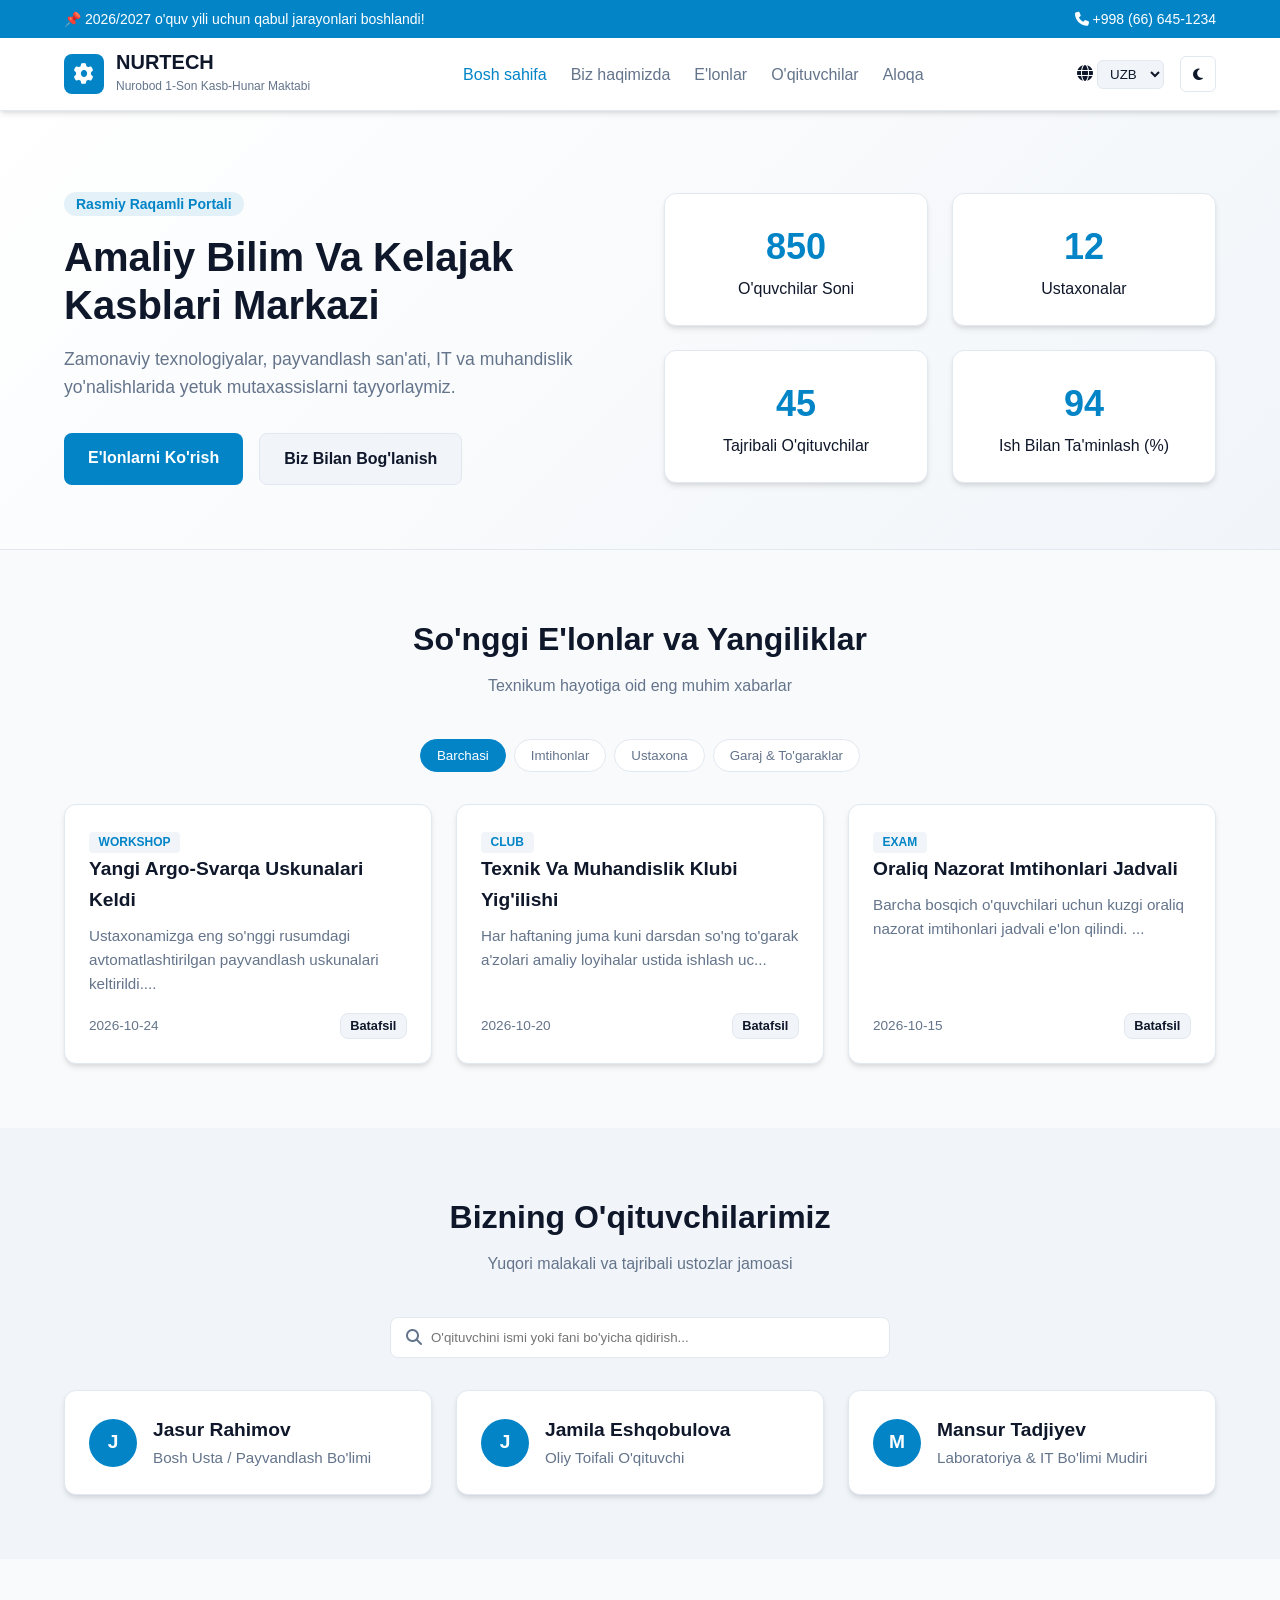
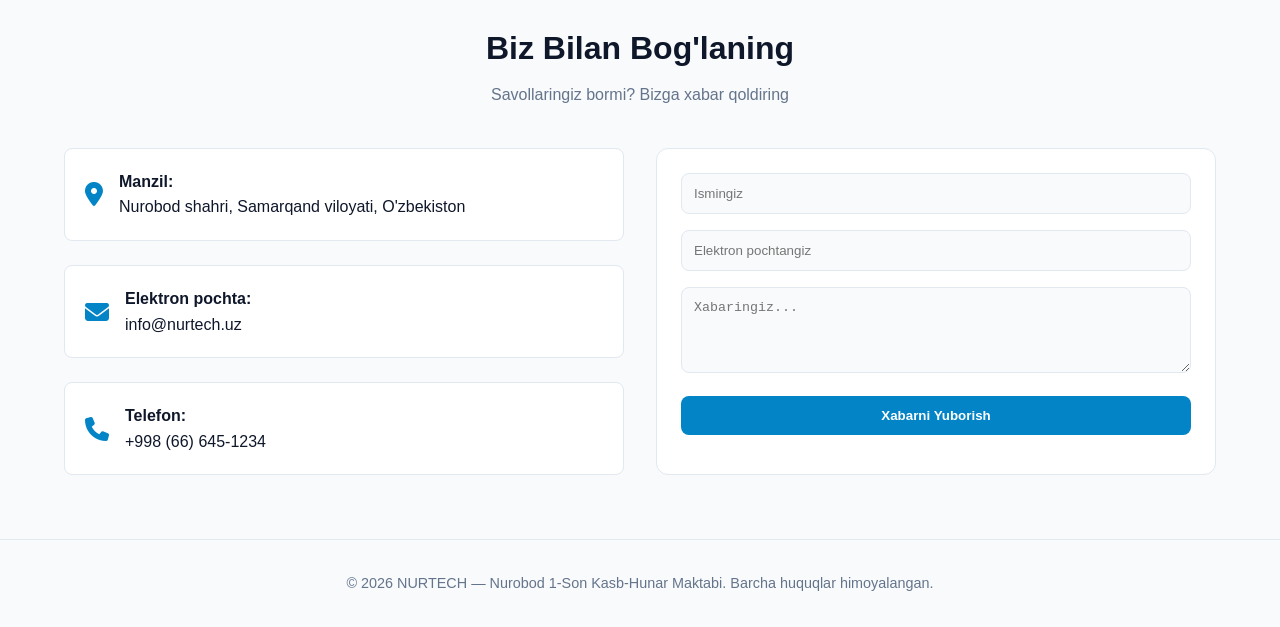
==== index.html @ 875997c0 "Add files via upload" ====
<!DOCTYPE html>
<html lang="uz">
<head>
  <meta charset="UTF-8">
  <meta name="viewport" content="width=device-width, initial-scale=1.0">
  <title>NURTECH — Nurobod 1-Son Kasb-Hunar Maktabi</title>
  <link rel="stylesheet" href="mike.css">
  <!-- Font Awesome Icons -->
  <link rel="stylesheet" href="https://cdnjs.cloudflare.com/ajax/libs/font-awesome/6.4.0/css/all.min.css">
  
  <!-- Custom CSS -->
  <link rel="stylesheet" href="style.css">
</head>
<body>

  <!-- Announcement Bar -->
  <div class="top-bar">
    <div class="container top-bar-content">
      <span id="txt-top-announcement">📌 2026/2027 o'quv yili uchun qabul jarayonlari boshlandi!</span>
      <span class="phone-info"><i class="fa-solid fa-phone"></i> +998 (66) 645-1234</span>
    </div>
  </div>

  <!-- Navigation Bar -->
  <header class="navbar">
    <div class="container nav-container">
      <div class="brand">
        <div class="logo-icon"><i class="fa-solid fa-gear"></i></div>
        <div class="brand-text">
          <span class="brand-title">NURTECH</span>
          <span class="brand-sub">Nurobod 1-Son Kasb-Hunar Maktabi</span>
        </div>
      </div>

      <nav class="nav-menu" id="nav-menu">
        <a href="#home" class="nav-link active" id="nav-home">Bosh sahifa</a>
        <a href="#about" class="nav-link" id="nav-about">Biz haqimizda</a>
        <a href="#announcements" class="nav-link" id="nav-news">E'lonlar</a>
        <a href="#faculty" class="nav-link" id="nav-faculty">O'qituvchilar</a>
        <a href="#contact" class="nav-link" id="nav-contact">Aloqa</a>
      </nav>

      <div class="nav-actions">
        <!-- Language Switcher -->
        <div class="lang-selector">
          <i class="fa-solid fa-globe"></i>
          <select id="lang-select">
            <option value="uz" selected>UZB</option>
            <option value="en">ENG</option>
            <option value="ru">RUS</option>
          </select>
        </div>

        <!-- Dark/Light Theme Switcher -->
        <button id="theme-toggle" class="icon-btn" title="Mavzuni o'zgartirish">
          <i class="fa-solid fa-moon" id="theme-icon"></i>
        </button>

        <button class="mobile-toggle" id="mobile-toggle">
          <i class="fa-solid fa-bars"></i>
        </button>
      </div>
    </div>
  </header>

  <!-- Hero Section -->
  <section id="home" class="hero">
    <div class="container hero-container">
      <div class="hero-text">
        <span class="badge" id="txt-hero-badge">Rasmiy Raqamli Portali</span>
        <h1 id="txt-hero-title">Amaliy Bilim Va Kelajak Kasblari Markazi</h1>
        <p id="txt-hero-desc">Zamonaviy texnologiyalar, payvandlash san'ati, IT va muhandislik yo'nalishlarida yetuk mutaxassislarni tayyorlaymiz.</p>
        <div class="hero-btns">
          <a href="#announcements" class="btn btn-primary" id="btn-hero-explore">E'lonlarni Ko'rish</a>
          <a href="#contact" class="btn btn-secondary" id="btn-hero-contact">Biz Bilan Bog'lanish</a>
        </div>
      </div>
      <div class="hero-stats">
        <div class="stat-card">
          <h3 class="stat-num" data-target="850">0</h3>
          <p id="stat-students">O'quvchilar Soni</p>
        </div>
        <div class="stat-card">
          <h3 class="stat-num" data-target="12">0</h3>
          <p id="stat-workshops">Ustaxonalar</p>
        </div>
        <div class="stat-card">
          <h3 class="stat-num" data-target="45">0</h3>
          <p id="stat-teachers">Tajribali O'qituvchilar</p>
        </div>
        <div class="stat-card">
          <h3 class="stat-num" data-target="94">0</h3>
          <p id="stat-employment">Ish Bilan Ta'minlash (%)</p>
        </div>
      </div>
    </div>
  </section>

  <!-- Announcements Section -->
  <section id="announcements" class="section">
    <div class="container">
      <div class="section-header">
        <h2 id="txt-news-title">So'nggi E'lonlar va Yangiliklar</h2>
        <p id="txt-news-sub">Texnikum hayotiga oid eng muhim xabarlar</p>
      </div>

      <div class="filter-bar">
        <button class="filter-btn active" data-filter="all" id="filter-all">Barchasi</button>
        <button class="filter-btn" data-filter="exam" id="filter-exam">Imtihonlar</button>
        <button class="filter-btn" data-filter="workshop" id="filter-workshop">Ustaxona</button>
        <button class="filter-btn" data-filter="club" id="filter-club">Garaj & To'garaklar</button>
      </div>

      <div class="announcements-grid" id="announcements-grid">
        <!-- Dynamically Populated by JS -->
      </div>
    </div>
  </section>

  <!-- Faculty Section -->
  <section id="faculty" class="section section-alt">
    <div class="container">
      <div class="section-header">
        <h2 id="txt-faculty-title">Bizning O'qituvchilarimiz</h2>
        <p id="txt-faculty-sub">Yuqori malakali va tajribali ustozlar jamoasi</p>
      </div>

      <div class="search-box">
        <i class="fa-solid fa-search"></i>
        <input type="text" id="faculty-search" placeholder="O'qituvchini ismi yoki fani bo'yicha qidirish...">
      </div>

      <div class="faculty-grid" id="faculty-grid">
        <!-- Dynamically Populated by JS -->
      </div>
    </div>
  </section>

  <!-- Contact Section -->
  <section id="contact" class="section">
    <div class="container">
      <div class="section-header">
        <h2 id="txt-contact-title">Biz Bilan Bog'laning</h2>
        <p id="txt-contact-sub">Savollaringiz bormi? Bizga xabar qoldiring</p>
      </div>

      <div class="contact-wrapper">
        <div class="contact-info">
          <div class="info-card">
            <i class="fa-solid fa-location-dot"></i>
            <div>
              <h4 id="lbl-address">Manzil:</h4>
              <p id="txt-address">Nurobod shahri, Samarqand viloyati, O'zbekiston</p>
            </div>
          </div>
          <div class="info-card">
            <i class="fa-solid fa-envelope"></i>
            <div>
              <h4 id="lbl-email">Elektron pochta:</h4>
              <p>info@nurtech.uz</p>
            </div>
          </div>
          <div class="info-card">
            <i class="fa-solid fa-phone"></i>
            <div>
              <h4 id="lbl-phone">Telefon:</h4>
              <p>+998 (66) 645-1234</p>
            </div>
          </div>
        </div>

        <form class="contact-form" id="contact-form">
          <div class="form-group">
            <input type="text" id="form-name" required placeholder="Ismingiz">
          </div>
          <div class="form-group">
            <input type="email" id="form-email" required placeholder="Elektron pochtangiz">
          </div>
          <div class="form-group">
            <textarea id="form-msg" rows="4" required placeholder="Xabaringiz..."></textarea>
          </div>
          <button type="submit" class="btn btn-primary btn-block" id="btn-send">Xabarni Yuborish</button>
        </form>
      </div>
    </div>
  </section>

  <!-- Footer -->
  <footer class="footer">
    <div class="container footer-content">
      <p id="txt-footer">&copy; 2026 NURTECH — Nurobod 1-Son Kasb-Hunar Maktabi. Barcha huquqlar himoyalangan.</p>
    </div>
  </footer>

  <!-- Modal Overlay -->
  <div class="modal" id="modal">
    <div class="modal-content">
      <button class="modal-close" id="modal-close">&times;</button>
      <h3 id="modal-title">E'lon</h3>
      <p class="modal-date" id="modal-date"></p>
      <hr>
      <p id="modal-body" class="modal-body"></p>
    </div>
  </div>

  <!-- Custom JavaScript -->
  <script src="s.js"></script>
</body>
</html>
---- mike.css ----
/* ==========================================================================
   NURTECH Main Stylesheet & Theme System
   ========================================================================== */

:root {
  /* Light Palette */
  --bg-primary: #f8fafc;
  --bg-surface: #ffffff;
  --bg-alt: #f1f5f9;
  --text-main: #0f172a;
  --text-muted: #64748b;
  --border-color: #e2e8f0;
  
  /* Brand Colors */
  --primary: #0284c7;
  --primary-hover: #0369a1;
  --accent: #f59e0b;
  --card-shadow: 0 4px 6px -1px rgba(0, 0, 0, 0.1), 0 2px 4px -1px rgba(0, 0, 0, 0.06);
}

/* Dark Palette Overrides */
[data-theme="dark"] {
  --bg-primary: #0f172a;
  --bg-surface: #1e293b;
  --bg-alt: #090d16;
  --text-main: #f8fafc;
  --text-muted: #94a3b8;
  --border-color: #334155;
  --card-shadow: 0 4px 20px rgba(0, 0, 0, 0.4);
}

* {
  box-sizing: border-box;
  margin: 0;
  padding: 0;
  transition: background-color 0.3s ease, color 0.3s ease, border-color 0.3s ease;
}

body {
  font-family: -apple-system, BlinkMacSystemFont, "Segoe UI", Roboto, Helvetica, Arial, sans-serif;
  background-color: var(--bg-primary);
  color: var(--text-main);
  line-height: 1.6;
}

.container {
  max-width: 1200px;
  margin: 0 auto;
  padding: 0 1.5rem;
}

/* Top Bar */
.top-bar {
  background-color: var(--primary);
  color: #ffffff;
  font-size: 0.875rem;
  padding: 0.5rem 0;
}
.top-bar-content {
  display: flex;
  justify-content: space-between;
  align-items: center;
}

/* Navigation */
.navbar {
  position: sticky;
  top: 0;
  background-color: var(--bg-surface);
  border-bottom: 1px solid var(--border-color);
  z-index: 1000;
  box-shadow: var(--card-shadow);
}
.nav-container {
  display: flex;
  justify-content: space-between;
  align-items: center;
  height: 4.5rem;
}
.brand {
  display: flex;
  align-items: center;
  gap: 0.75rem;
}
.logo-icon {
  background-color: var(--primary);
  color: #fff;
  width: 2.5rem;
  height: 2.5rem;
  border-radius: 0.5rem;
  display: flex;
  align-items: center;
  justify-content: center;
  font-size: 1.25rem;
}
.brand-title {
  font-weight: 800;
  font-size: 1.25rem;
  display: block;
  line-height: 1;
}
.brand-sub {
  font-size: 0.75rem;
  color: var(--text-muted);
}
.nav-menu {
  display: flex;
  gap: 1.5rem;
}
.nav-link {
  text-decoration: none;
  color: var(--text-muted);
  font-weight: 500;
}
.nav-link:hover, .nav-link.active {
  color: var(--primary);
}

.nav-actions {
  display: flex;
  align-items: center;
  gap: 1rem;
}
.lang-selector select {
  background-color: var(--bg-alt);
  color: var(--text-main);
  border: 1px solid var(--border-color);
  padding: 0.3rem 0.5rem;
  border-radius: 0.375rem;
  cursor: pointer;
}
.icon-btn, .mobile-toggle {
  background: none;
  border: 1px solid var(--border-color);
  color: var(--text-main);
  width: 2.25rem;
  height: 2.25rem;
  border-radius: 0.375rem;
  cursor: pointer;
}
.mobile-toggle { display: none; }

/* Hero */
.hero {
  padding: 5rem 0 4rem;
  background: linear-gradient(135deg, var(--bg-surface) 0%, var(--bg-alt) 100%);
  border-bottom: 1px solid var(--border-color);
}
.hero-container {
  display: grid;
  grid-template-columns: 1fr 1fr;
  gap: 3rem;
  align-items: center;
}
.badge {
  background-color: rgba(2, 132, 199, 0.1);
  color: var(--primary);
  padding: 0.25rem 0.75rem;
  border-radius: 1rem;
  font-size: 0.875rem;
  font-weight: 600;
}
.hero-text h1 {
  font-size: 2.5rem;
  line-height: 1.2;
  margin: 1rem 0;
}
.hero-text p {
  color: var(--text-muted);
  margin-bottom: 2rem;
  font-size: 1.1rem;
}
.hero-btns {
  display: flex;
  gap: 1rem;
}
.btn {
  padding: 0.75rem 1.5rem;
  border-radius: 0.5rem;
  text-decoration: none;
  font-weight: 600;
  border: none;
  cursor: pointer;
  display: inline-block;
}
.btn-primary { background-color: var(--primary); color: #fff; }
.btn-primary:hover { background-color: var(--primary-hover); }
.btn-secondary { background-color: var(--bg-alt); color: var(--text-main); border: 1px solid var(--border-color); }
.btn-block { width: 100%; }

.hero-stats {
  display: grid;
  grid-template-columns: 1fr 1fr;
  gap: 1.5rem;
}
.stat-card {
  background-color: var(--bg-surface);
  padding: 1.5rem;
  border-radius: 0.75rem;
  box-shadow: var(--card-shadow);
  border: 1px solid var(--border-color);
  text-align: center;
}
.stat-num {
  font-size: 2.25rem;
  color: var(--primary);
  font-weight: 800;
}

/* Sections */
.section { padding: 4rem 0; }
.section-alt { background-color: var(--bg-alt); }
.section-header { text-align: center; margin-bottom: 2.5rem; }
.section-header h2 { font-size: 2rem; margin-bottom: 0.5rem; }
.section-header p { color: var(--text-muted); }

/* Filter & Cards */
.filter-bar {
  display: flex;
  justify-content: center;
  gap: 0.5rem;
  margin-bottom: 2rem;
  flex-wrap: wrap;
}
.filter-btn {
  padding: 0.5rem 1rem;
  border-radius: 2rem;
  border: 1px solid var(--border-color);
  background-color: var(--bg-surface);
  color: var(--text-muted);
  cursor: pointer;
}
.filter-btn.active, .filter-btn:hover {
  background-color: var(--primary);
  color: #fff;
  border-color: var(--primary);
}

.announcements-grid, .faculty-grid {
  display: grid;
  grid-template-columns: repeat(auto-fill, minmax(300px, 1fr));
  gap: 1.5rem;
}
.card {
  background-color: var(--bg-surface);
  border-radius: 0.75rem;
  border: 1px solid var(--border-color);
  padding: 1.5rem;
  box-shadow: var(--card-shadow);
  display: flex;
  flex-direction: column;
  justify-content: space-between;
}
.card-tag {
  align-self: flex-start;
  font-size: 0.75rem;
  padding: 0.2rem 0.6rem;
  border-radius: 0.25rem;
  background-color: var(--bg-alt);
  color: var(--primary);
  font-weight: 700;
  margin-bottom: 0.75rem;
}
.card-title { font-size: 1.2rem; margin-bottom: 0.5rem; }
.card-desc { color: var(--text-muted); font-size: 0.95rem; margin-bottom: 1rem; }
.card-footer { font-size: 0.85rem; color: var(--text-muted); display: flex; justify-content: space-between; align-items: center; }

/* Faculty Search */
.search-box {
  max-width: 500px;
  margin: 0 auto 2rem;
  position: relative;
}
.search-box i { position: absolute; left: 1rem; top: 50%; transform: translateY(-50%); color: var(--text-muted); }
.search-box input {
  width: 100%;
  padding: 0.75rem 1rem 0.75rem 2.5rem;
  border-radius: 0.5rem;
  border: 1px solid var(--border-color);
  background-color: var(--bg-surface);
  color: var(--text-main);
}

/* Contact */
.contact-wrapper {
  display: grid;
  grid-template-columns: 1fr 1fr;
  gap: 2rem;
}
.contact-info { display: flex; flex-direction: column; gap: 1.5rem; }
.info-card {
  display: flex;
  align-items: center;
  gap: 1rem;
  background-color: var(--bg-surface);
  padding: 1.25rem;
  border-radius: 0.5rem;
  border: 1px solid var(--border-color);
}
.info-card i { font-size: 1.5rem; color: var(--primary); }
.contact-form {
  background-color: var(--bg-surface);
  padding: 1.5rem;
  border-radius: 0.75rem;
  border: 1px solid var(--border-color);
}
.form-group { margin-bottom: 1rem; }
.form-group input, .form-group textarea {
  width: 100%;
  padding: 0.75rem;
  border-radius: 0.5rem;
  border: 1px solid var(--border-color);
  background-color: var(--bg-primary);
  color: var(--text-main);
}

/* Modal */
.modal {
  display: none;
  position: fixed;
  top: 0; left: 0; width: 100%; height: 100%;
  background: rgba(0, 0, 0, 0.6);
  z-index: 2000;
  align-items: center;
  justify-content: center;
}
.modal.open { display: flex; }
.modal-content {
  background-color: var(--bg-surface);
  padding: 2rem;
  border-radius: 0.75rem;
  max-width: 500px;
  width: 90%;
  position: relative;
}
.modal-close {
  position: absolute;
  top: 1rem; right: 1rem;
  background: none; border: none;
  font-size: 1.5rem; color: var(--text-muted); cursor: pointer;
}

.footer {
  text-align: center;
  padding: 2rem 0;
  border-top: 1px solid var(--border-color);
  color: var(--text-muted);
  font-size: 0.9rem;
}

/* Responsive */
@media (max-width: 768px) {
  .hero-container, .contact-wrapper { grid-template-columns: 1fr; }
  .nav-menu { display: none; }
  .mobile-toggle { display: block; }
  .nav-menu.open {
    display: flex; flex-direction: column;
    position: absolute; top: 4.5rem; left: 0; width: 100%;
    background-color: var(--bg-surface);
    padding: 1.5rem; border-bottom: 1px solid var(--border-color);
  }
}
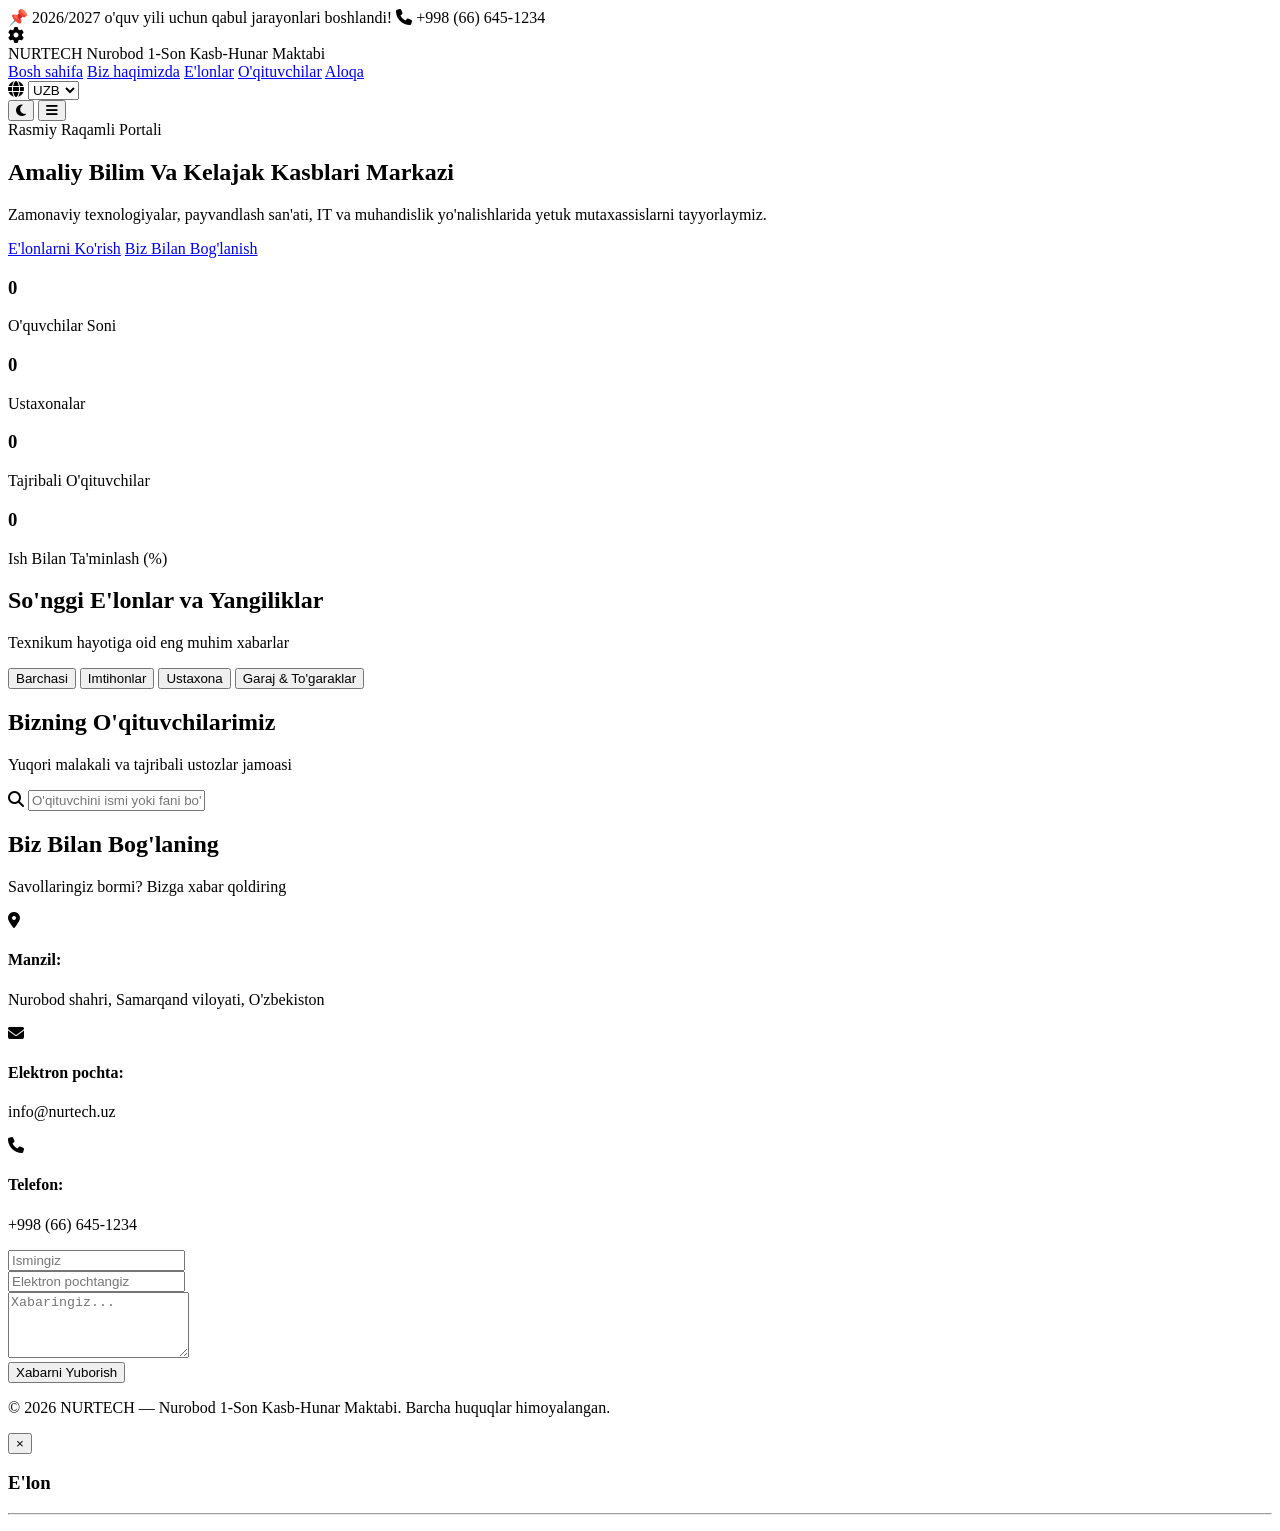
==== commit ca456b4e: "Update index.html" ====
--- a/index.html
+++ b/index.html
@@ -4,7 +4,7 @@
   <meta charset="UTF-8">
   <meta name="viewport" content="width=device-width, initial-scale=1.0">
   <title>NURTECH — Nurobod 1-Son Kasb-Hunar Maktabi</title>
-  <link rel="stylesheet" href="mike.css">
+  <link rel="stylesheet" href="style.css">
   <!-- Font Awesome Icons -->
   <link rel="stylesheet" href="https://cdnjs.cloudflare.com/ajax/libs/font-awesome/6.4.0/css/all.min.css">
   
@@ -169,15 +169,15 @@
           </div>
         </div>
 
-        <form class="contact-form" id="contact-form">
+        <form class="contact-form" id="contact-form" action="https://formspree.io/f/xyeejyya" method="POST">
           <div class="form-group">
-            <input type="text" id="form-name" required placeholder="Ismingiz">
+            <input type="text" id="form-name" required placeholder="Ismingiz" name="Name">
           </div>
           <div class="form-group">
-            <input type="email" id="form-email" required placeholder="Elektron pochtangiz">
+            <input type="email" id="form-email" required placeholder="Elektron pochtangiz" name="Email">
           </div>
           <div class="form-group">
-            <textarea id="form-msg" rows="4" required placeholder="Xabaringiz..."></textarea>
+            <textarea id="form-msg" rows="4" required placeholder="Xabaringiz..." name="Message"></textarea>
           </div>
           <button type="submit" class="btn btn-primary btn-block" id="btn-send">Xabarni Yuborish</button>
         </form>
@@ -204,6 +204,6 @@
   </div>
 
   <!-- Custom JavaScript -->
-  <script src="s.js"></script>
+  <script src="script.js"></script>
 </body>
-</html>+</html>
